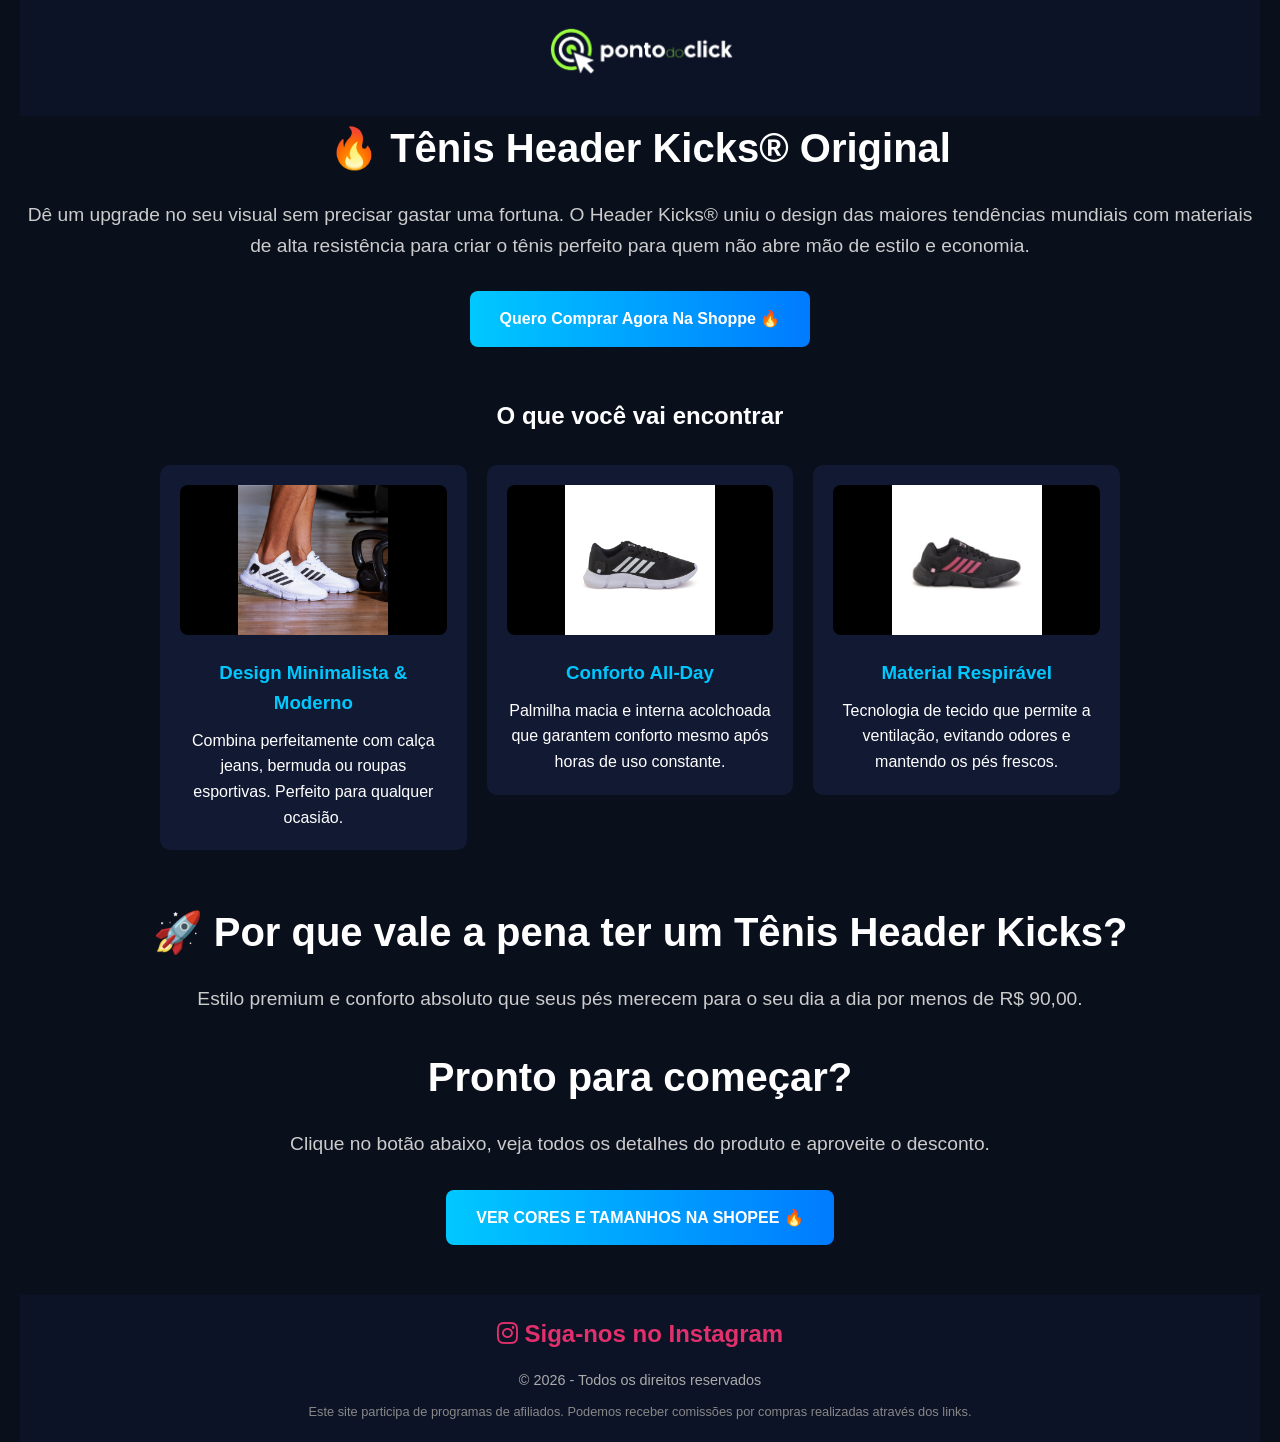
==== index.html @ 1a429e79 "Add files via upload" ====
<!DOCTYPE html>
<html lang="pt-BR">
<head>
  <!-- Google tag (gtag.js) -->
<script async src="https://www.googletagmanager.com/gtag/js?id=AW-18031923005"></script>
<script>
  window.dataLayer = window.dataLayer || [];
  function gtag(){dataLayer.push(arguments);}
  gtag('js', new Date());

  gtag('config', 'AW-18031923005');
</script>

<!-- Event snippet for Compra conversion page
In your html page, add the snippet and call gtag_report_conversion when someone clicks on the chosen link or button. -->
<script>
function gtag_report_conversion(url) {
  var callback = function () {
    if (typeof(url) != 'undefined') {
      window.location = url;
    }
  };
  gtag('event', 'conversion', {
      'send_to': 'AW-18031923005/qbDfCK_Ay40cEL2epZZD',
      'value': 1.0,
      'currency': 'BRL',
      'transaction_id': '',
      'event_callback': callback
      // 'new_customer': true /* calculate dynamically, populate with true/false */,
  });
  return false;
}
</script>


  <meta charset="UTF-8">
  <meta name="viewport" content="width=device-width, initial-scale=1.0">
  <title>Tênis Header Kicks .DoClick</title>


  <link rel="stylesheet" href="styles.css">
  <link rel="stylesheet" href="https://cdnjs.cloudflare.com/ajax/libs/font-awesome/6.0.0/css/all.min.css">
</head>

<body>

  <header>
    <h1><img src="img/logoCortada.png"></h1>
  </header>

  <section class="hero">
    <h2>🔥 Tênis Header Kicks® Original</h2>
    <p>Dê um upgrade no seu visual sem precisar gastar uma fortuna. O Header Kicks® uniu o design das maiores tendências mundiais com materiais de alta resistência para criar o tênis perfeito para quem não abre mão de estilo e economia.</p>
    <a class="btn" href="https://s.shopee.com.br/6VK5TP1QAF"
   onclick="return gtag_report_conversion('https://s.shopee.com.br/6VK5TP1QAF');"
   rel="nofollow sponsored">Quero Comprar Agora Na Shoppe 🔥</a>
  </section>

  <section class="section">
    <h2>O que você vai encontrar</h2>
    <div class="cards">
        <a href="https://s.shopee.com.br/6VK5TP1QAF"
   onclick="return gtag_report_conversion('https://s.shopee.com.br/6VK5TP1QAF');"
   rel="nofollow sponsored"
   class="card-link">
        <div class="card">
            <img src="img/01.jpeg" alt="Apps Fire Tv">
            <h3>Design Minimalista & Moderno</h3>
            <p>Combina perfeitamente com calça jeans, bermuda ou roupas esportivas. Perfeito para qualquer ocasião.</p>
        </div>
        </a>
      

      <a href="https://s.shopee.com.br/6VK5TP1QAF"
   onclick="return gtag_report_conversion('https://s.shopee.com.br/6VK5TP1QAF');"
   rel="nofollow sponsored"
   class="card-link">
        <div class="card">
            <img src="img/02.jpeg" alt="Fire Tv com Alexa">
            <h3>Conforto All-Day</h3>
            <p>Palmilha macia e interna acolchoada que garantem conforto mesmo após horas de uso constante.</p>
        </div>
        </a>

      <a href="https://s.shopee.com.br/6VK5TP1QAF"
   onclick="return gtag_report_conversion('https://s.shopee.com.br/6VK5TP1QAF');"
   rel="nofollow sponsored"
   class="card-link">
        <div class="card">
            <img src="img/03.jpeg" alt="Fire Tv">
            <h3>Material Respirável</h3>
            <p>Tecnologia de tecido que permite a ventilação, evitando odores e mantendo os pés frescos.</p>
        </div>
        </a>
    </div>
  </section>

    <section class="hero">
    <h2>🚀 Por que vale a pena ter um Tênis Header Kicks?</h2>
    <p>Estilo premium e conforto absoluto que seus pés merecem para o seu dia a dia por menos de R$ 90,00.</p>
    

  </section>

  <section class="hero">
    <h2>Pronto para começar?</h2>
    <p>Clique no botão abaixo, veja todos os detalhes do produto e aproveite o desconto.</p>
    <a class="btn" href="https://s.shopee.com.br/6VK5TP1QAF"
   onclick="return gtag_report_conversion('https://s.shopee.com.br/6VK5TP1QAF');"
   rel="nofollow sponsored">VER CORES E TAMANHOS NA SHOPEE 🔥</a>
  </section>


  
  <footer>
  <div class="social-links">
    <a href="https://www.instagram.com/achados.doclick?igsh=MXh2MmE0cG94aGhrdA==" target="_blank" rel="noopener noreferrer" style="text-decoration: none; color: #E1306C; font-size: 24px;">
      <i class="fab fa-instagram"></i> Siga-nos no Instagram
    </a>
  </div>

  <p>
    © 2026 - <a href="politica.html">Todos os direitos reservados</a>
  </p>
  <p class="disclaimer">
    Este site participa de programas de afiliados. Podemos receber comissões por compras realizadas através dos links.
  </p>
</footer>

</body>
</html>
---- styles.css ----
h1, h2, h3 {
  text-align: center;
}
header img {
    width: 200px; 
    height: auto;  
}


p {
    text-align: center;
}


* {
  margin: 0;
  padding: 0;
  box-sizing: border-box;
  font-family: Arial, sans-serif;
}

/* BACKGROUND PRINCIPAL */
body {
  background: #0a0f1c;
  color: #ffffff;
  line-height: 1.6;
  margin: 0 20px;
}

/* HEADER */
header {
  background: #0d1326;
  padding: 20px;
  text-align: center;
}

header h1 {
  color: #00c8ff;
}

.hero {
  text-align: center;
}

.hero h2 {
  font-size: 2.5rem;
  margin-bottom: 20px;
}

.hero p {
  font-size: 1.2rem;
  color: #ccc;
  margin-bottom: 30px;
}

.btn {
  background: linear-gradient(90deg, #00c8ff, #007bff);
  padding: 15px 30px;
  color: white;
  text-decoration: none;
  border-radius: 8px;
  font-weight: bold;
  transition: 0.3s;
  display: inline-block;
}

.btn:hover {
  transform: scale(1.05);
}

.section {
  padding: 50px 20px;
  max-width: 1000px;
  margin: auto;
}

.cards {
  display: grid;
  grid-template-columns: repeat(auto-fit, minmax(250px, 1fr));
  gap: 20px;
  margin-top: 30px;
}

.card {
  background: #121933;
  padding: 20px;
  border-radius: 10px;
  transition: 0.3s;
}
.card img {
  width: 100%;
  height: 150px;      /* controla o tamanho */
  object-fit: cover;  /* corta sem distorcer */
  border-radius: 8px;
  margin-bottom: 15px;
  object-fit: contain;
  background: #000;
}
.card-link {
  text-decoration: none;
  color: inherit;
  display: block;
}

.card-link:hover {
  text-decoration: none;
}

.card:hover {
  transform: translateY(-5px);
}

.card h3 {
  color: #00c8ff;
  margin-bottom: 10px;
}


footer {
  text-align: center;
  padding: 20px;
  background: #0d1326;
  font-size: 0.9rem;
  color: #aaa;
}

.disclaimer {
  font-size: 0.8rem;
  margin-top: 10px;
  color: #888;
}

footer a {
  text-decoration: none;
  color: #aaa;
}

footer a:hover {
  color: #00c8ff;
}

.social-links {
  margin-bottom: 15px; /* Espaço entre o ícone e o texto de direitos reservados */
  display: flex;
  justify-content: center;
  align-items: center;
}

.social-links a {
  transition: transform 0.3s ease;
  font-weight: bold;
}

.social-links a:hover {
  transform: scale(1.1); /* Dá um leve zoom quando passa o mouse */
  color: #c13584; /* Muda levemente a cor no hover */
}


/* Cria um espaço entre a última seção hero e o footer */
section.hero:last-of-type {
    margin-bottom: 50px; /* Ajuste o número para aumentar ou diminuir o espaço */
}
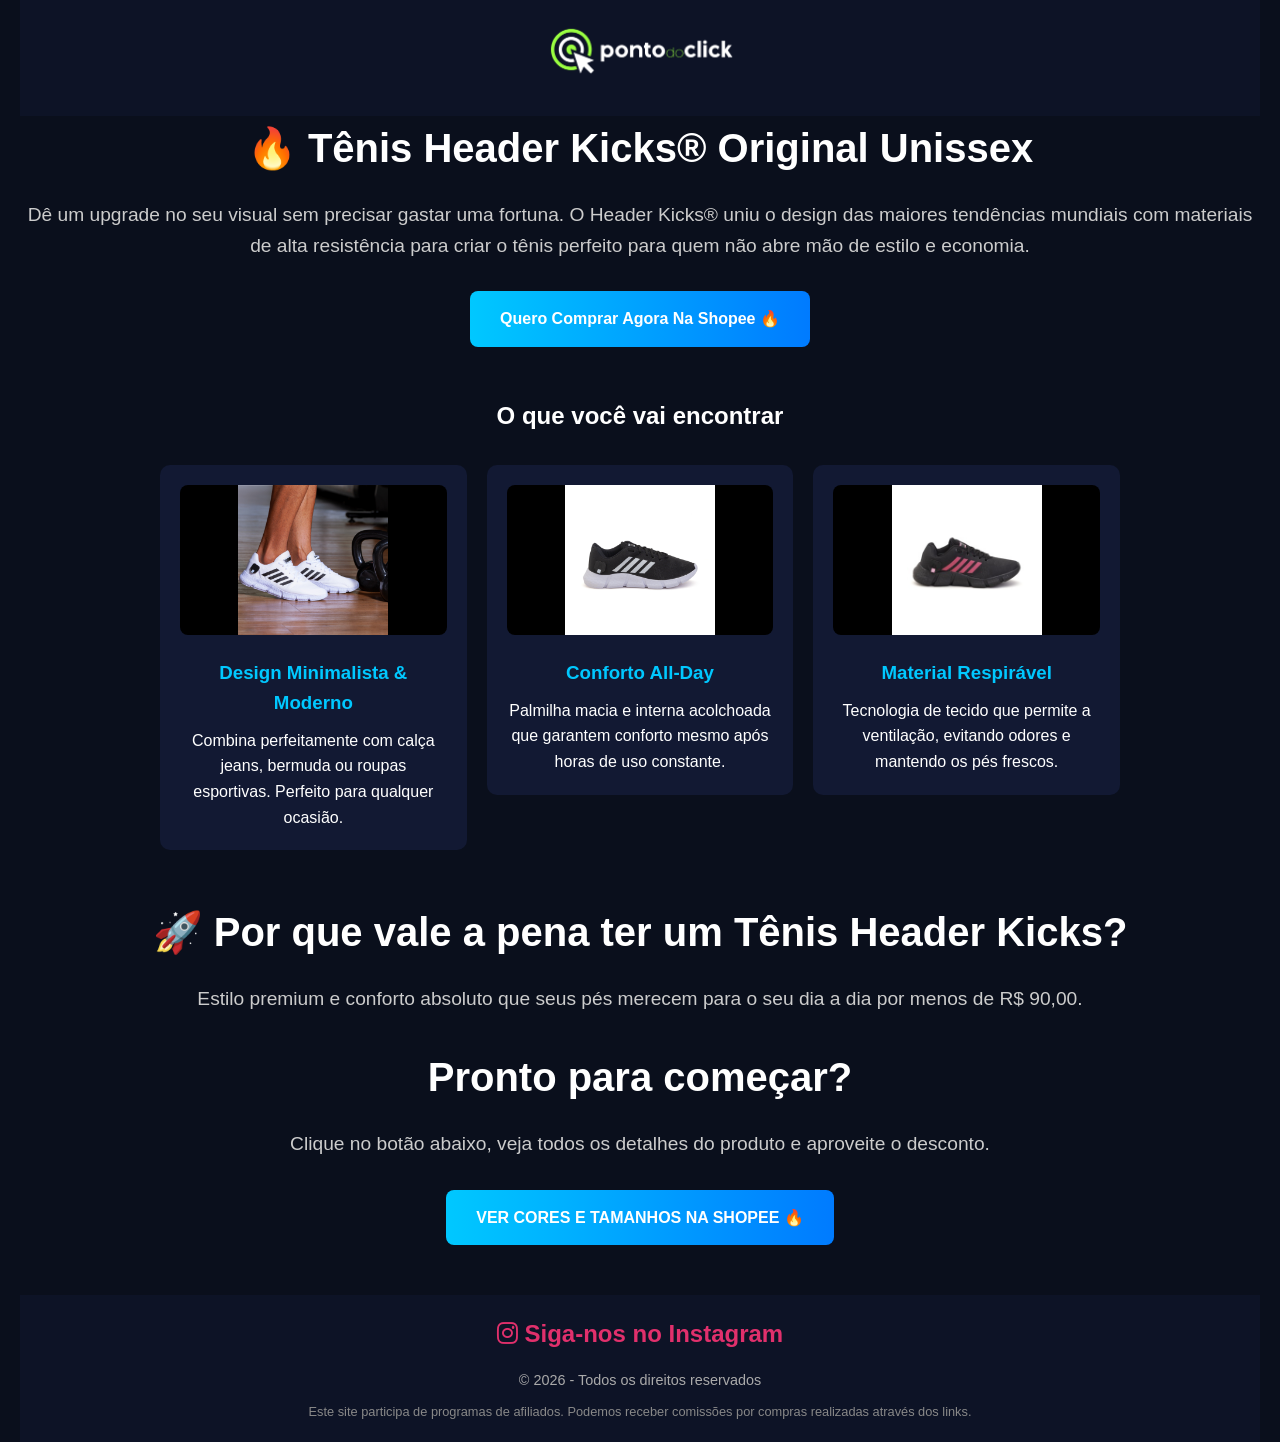
==== commit 6e48fdfe: "Add files via upload" ====
--- a/index.html
+++ b/index.html
@@ -36,6 +36,7 @@
   <meta charset="UTF-8">
   <meta name="viewport" content="width=device-width, initial-scale=1.0">
   <title>Tênis Header Kicks .DoClick</title>
+  <link rel="icon" type="image/png" href="img/PONTO DO CLICK - LOGO COM TEXTURA.png">
 
 
   <link rel="stylesheet" href="styles.css">
@@ -49,11 +50,11 @@
   </header>
 
   <section class="hero">
-    <h2>🔥 Tênis Header Kicks® Original</h2>
+    <h2>🔥 Tênis Header Kicks® Original Unissex</h2>
     <p>Dê um upgrade no seu visual sem precisar gastar uma fortuna. O Header Kicks® uniu o design das maiores tendências mundiais com materiais de alta resistência para criar o tênis perfeito para quem não abre mão de estilo e economia.</p>
     <a class="btn" href="https://s.shopee.com.br/6VK5TP1QAF"
    onclick="return gtag_report_conversion('https://s.shopee.com.br/6VK5TP1QAF');"
-   rel="nofollow sponsored">Quero Comprar Agora Na Shoppe 🔥</a>
+   rel="nofollow sponsored">Quero Comprar Agora Na Shopee 🔥</a>
   </section>
 
   <section class="section">
@@ -111,7 +112,7 @@
   </section>
 
 
-  
+
   <footer>
   <div class="social-links">
     <a href="https://www.instagram.com/achados.doclick?igsh=MXh2MmE0cG94aGhrdA==" target="_blank" rel="noopener noreferrer" style="text-decoration: none; color: #E1306C; font-size: 24px;">
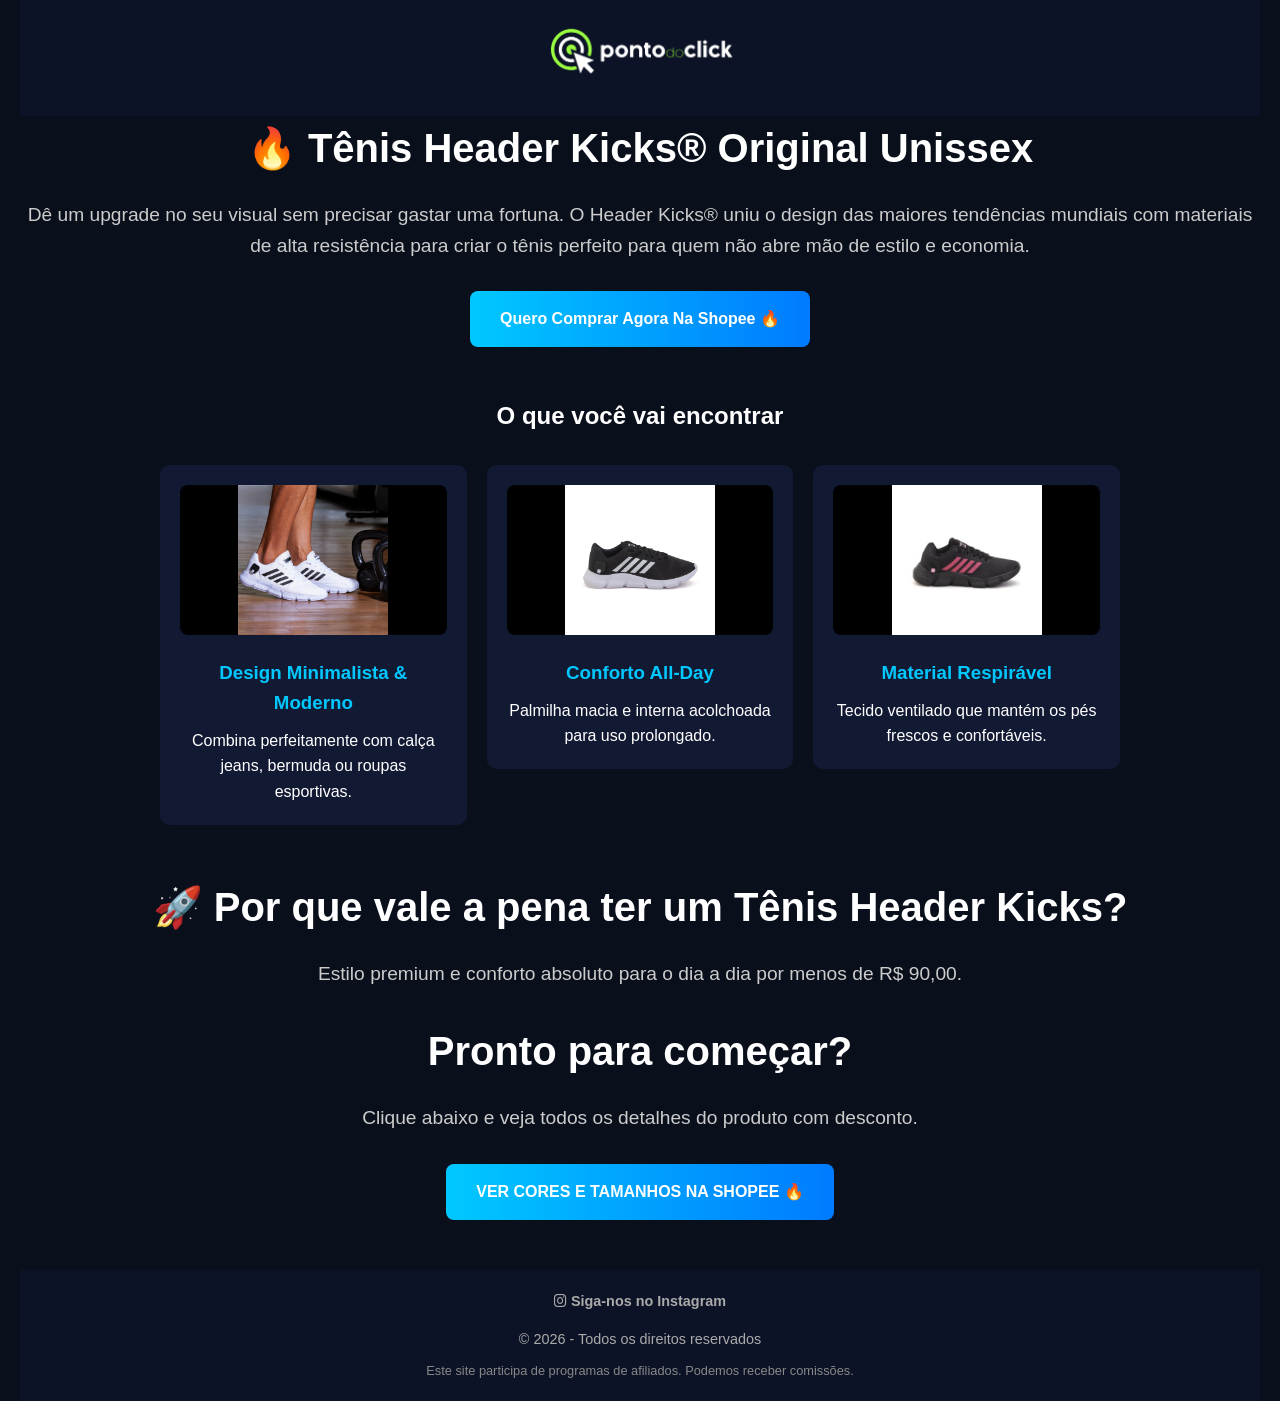
==== commit fc369f92: "Add files via upload" ====
--- a/index.html
+++ b/index.html
@@ -11,33 +11,27 @@
   gtag('config', 'AW-18031923005');
 </script>
 
-<!-- Event snippet for Compra conversion page
-In your html page, add the snippet and call gtag_report_conversion when someone clicks on the chosen link or button. -->
 <script>
 function gtag_report_conversion(url) {
-  var callback = function () {
-    if (typeof(url) != 'undefined') {
-      window.location = url;
-    }
-  };
   gtag('event', 'conversion', {
-      'send_to': 'AW-18031923005/qbDfCK_Ay40cEL2epZZD',
-      'value': 1.0,
-      'currency': 'BRL',
-      'transaction_id': '',
-      'event_callback': callback
-      // 'new_customer': true /* calculate dynamically, populate with true/false */,
+    'send_to': 'AW-18031923005/qbDfCK_Ay40cEL2epZZD',
+    'value': 1.0,
+    'currency': 'BRL'
   });
+
+  // Aguarda 300ms antes de redirecionar
+  setTimeout(function() {
+    window.location.href = url;
+  }, 300);
+
   return false;
 }
 </script>
-
 
   <meta charset="UTF-8">
   <meta name="viewport" content="width=device-width, initial-scale=1.0">
   <title>Tênis Header Kicks .DoClick</title>
   <link rel="icon" type="image/png" href="img/PONTO DO CLICK - LOGO COM TEXTURA.png">
-
 
   <link rel="stylesheet" href="styles.css">
   <link rel="stylesheet" href="https://cdnjs.cloudflare.com/ajax/libs/font-awesome/6.0.0/css/all.min.css">
@@ -52,81 +46,85 @@
   <section class="hero">
     <h2>🔥 Tênis Header Kicks® Original Unissex</h2>
     <p>Dê um upgrade no seu visual sem precisar gastar uma fortuna. O Header Kicks® uniu o design das maiores tendências mundiais com materiais de alta resistência para criar o tênis perfeito para quem não abre mão de estilo e economia.</p>
-    <a class="btn" href="https://s.shopee.com.br/6VK5TP1QAF"
-   onclick="return gtag_report_conversion('https://s.shopee.com.br/6VK5TP1QAF');"
-   rel="nofollow sponsored">Quero Comprar Agora Na Shopee 🔥</a>
+    
+    <a class="btn" href="#"
+       onclick="return gtag_report_conversion('https://s.shopee.com.br/6VK5TP1QAF');"
+       rel="nofollow sponsored">
+       Quero Comprar Agora Na Shopee 🔥
+    </a>
   </section>
 
   <section class="section">
     <h2>O que você vai encontrar</h2>
     <div class="cards">
-        <a href="https://s.shopee.com.br/6VK5TP1QAF"
-   onclick="return gtag_report_conversion('https://s.shopee.com.br/6VK5TP1QAF');"
-   rel="nofollow sponsored"
-   class="card-link">
+
+      <a href="#"
+         onclick="return gtag_report_conversion('https://s.shopee.com.br/6VK5TP1QAF');"
+         rel="nofollow sponsored"
+         class="card-link">
         <div class="card">
-            <img src="img/01.jpeg" alt="Apps Fire Tv">
+            <img src="img/01.jpeg">
             <h3>Design Minimalista & Moderno</h3>
-            <p>Combina perfeitamente com calça jeans, bermuda ou roupas esportivas. Perfeito para qualquer ocasião.</p>
+            <p>Combina perfeitamente com calça jeans, bermuda ou roupas esportivas.</p>
         </div>
-        </a>
-      
+      </a>
 
-      <a href="https://s.shopee.com.br/6VK5TP1QAF"
-   onclick="return gtag_report_conversion('https://s.shopee.com.br/6VK5TP1QAF');"
-   rel="nofollow sponsored"
-   class="card-link">
+      <a href="#"
+         onclick="return gtag_report_conversion('https://s.shopee.com.br/6VK5TP1QAF');"
+         rel="nofollow sponsored"
+         class="card-link">
         <div class="card">
-            <img src="img/02.jpeg" alt="Fire Tv com Alexa">
+            <img src="img/02.jpeg">
             <h3>Conforto All-Day</h3>
-            <p>Palmilha macia e interna acolchoada que garantem conforto mesmo após horas de uso constante.</p>
+            <p>Palmilha macia e interna acolchoada para uso prolongado.</p>
         </div>
-        </a>
+      </a>
 
-      <a href="https://s.shopee.com.br/6VK5TP1QAF"
-   onclick="return gtag_report_conversion('https://s.shopee.com.br/6VK5TP1QAF');"
-   rel="nofollow sponsored"
-   class="card-link">
+      <a href="#"
+         onclick="return gtag_report_conversion('https://s.shopee.com.br/6VK5TP1QAF');"
+         rel="nofollow sponsored"
+         class="card-link">
         <div class="card">
-            <img src="img/03.jpeg" alt="Fire Tv">
+            <img src="img/03.jpeg">
             <h3>Material Respirável</h3>
-            <p>Tecnologia de tecido que permite a ventilação, evitando odores e mantendo os pés frescos.</p>
+            <p>Tecido ventilado que mantém os pés frescos e confortáveis.</p>
         </div>
-        </a>
+      </a>
+
     </div>
   </section>
 
-    <section class="hero">
+  <section class="hero">
     <h2>🚀 Por que vale a pena ter um Tênis Header Kicks?</h2>
-    <p>Estilo premium e conforto absoluto que seus pés merecem para o seu dia a dia por menos de R$ 90,00.</p>
-    
-
+    <p>Estilo premium e conforto absoluto para o dia a dia por menos de R$ 90,00.</p>
   </section>
 
   <section class="hero">
     <h2>Pronto para começar?</h2>
-    <p>Clique no botão abaixo, veja todos os detalhes do produto e aproveite o desconto.</p>
-    <a class="btn" href="https://s.shopee.com.br/6VK5TP1QAF"
-   onclick="return gtag_report_conversion('https://s.shopee.com.br/6VK5TP1QAF');"
-   rel="nofollow sponsored">VER CORES E TAMANHOS NA SHOPEE 🔥</a>
+    <p>Clique abaixo e veja todos os detalhes do produto com desconto.</p>
+    
+    <a class="btn" href="#"
+       onclick="return gtag_report_conversion('https://s.shopee.com.br/6VK5TP1QAF');"
+       rel="nofollow sponsored">
+       VER CORES E TAMANHOS NA SHOPEE 🔥
+    </a>
   </section>
 
+  <footer>
+    <div class="social-links">
+      <a href="https://www.instagram.com/achados.doclick" target="_blank">
+        <i class="fab fa-instagram"></i> Siga-nos no Instagram
+      </a>
+    </div>
 
+    <p>
+      © 2026 - <a href="politica.html">Todos os direitos reservados</a>
+    </p>
 
-  <footer>
-  <div class="social-links">
-    <a href="https://www.instagram.com/achados.doclick?igsh=MXh2MmE0cG94aGhrdA==" target="_blank" rel="noopener noreferrer" style="text-decoration: none; color: #E1306C; font-size: 24px;">
-      <i class="fab fa-instagram"></i> Siga-nos no Instagram
-    </a>
-  </div>
-
-  <p>
-    © 2026 - <a href="politica.html">Todos os direitos reservados</a>
-  </p>
-  <p class="disclaimer">
-    Este site participa de programas de afiliados. Podemos receber comissões por compras realizadas através dos links.
-  </p>
-</footer>
+    <p class="disclaimer">
+      Este site participa de programas de afiliados. Podemos receber comissões.
+    </p>
+  </footer>
 
 </body>
 </html>
